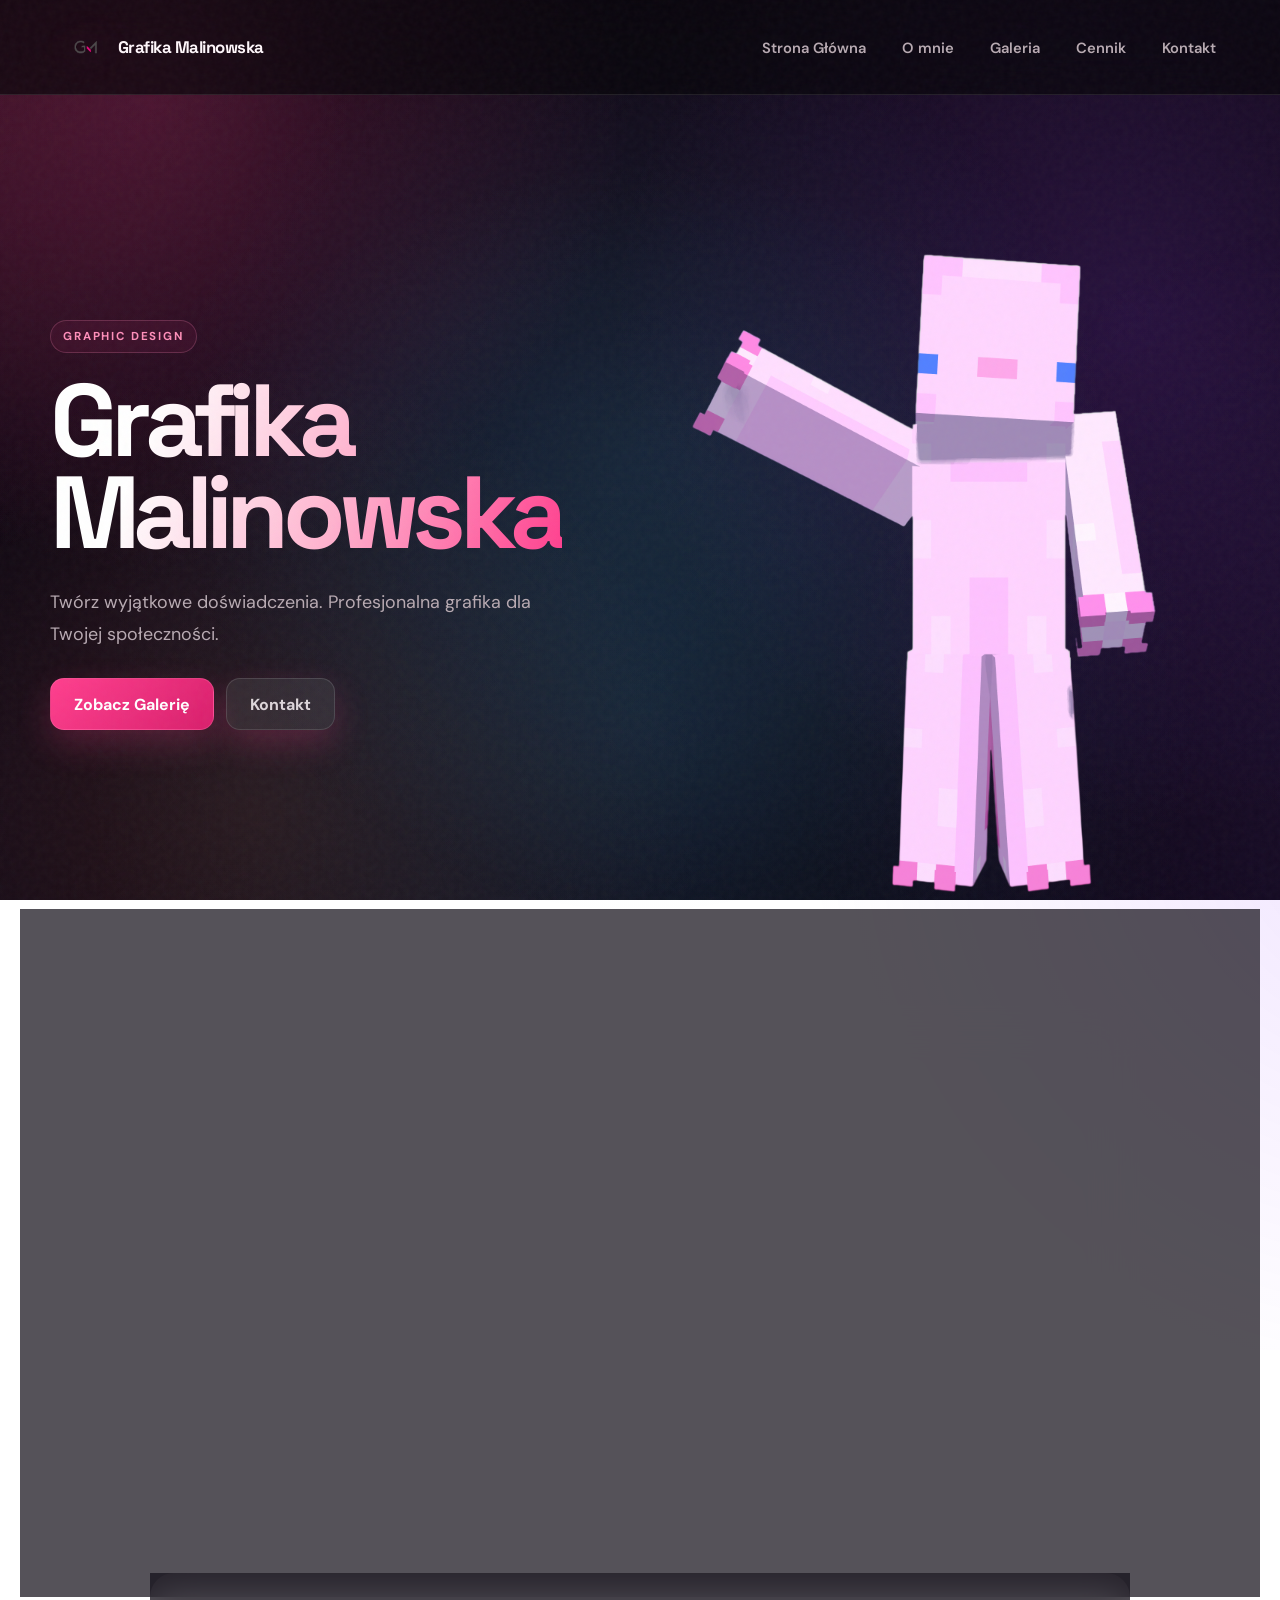
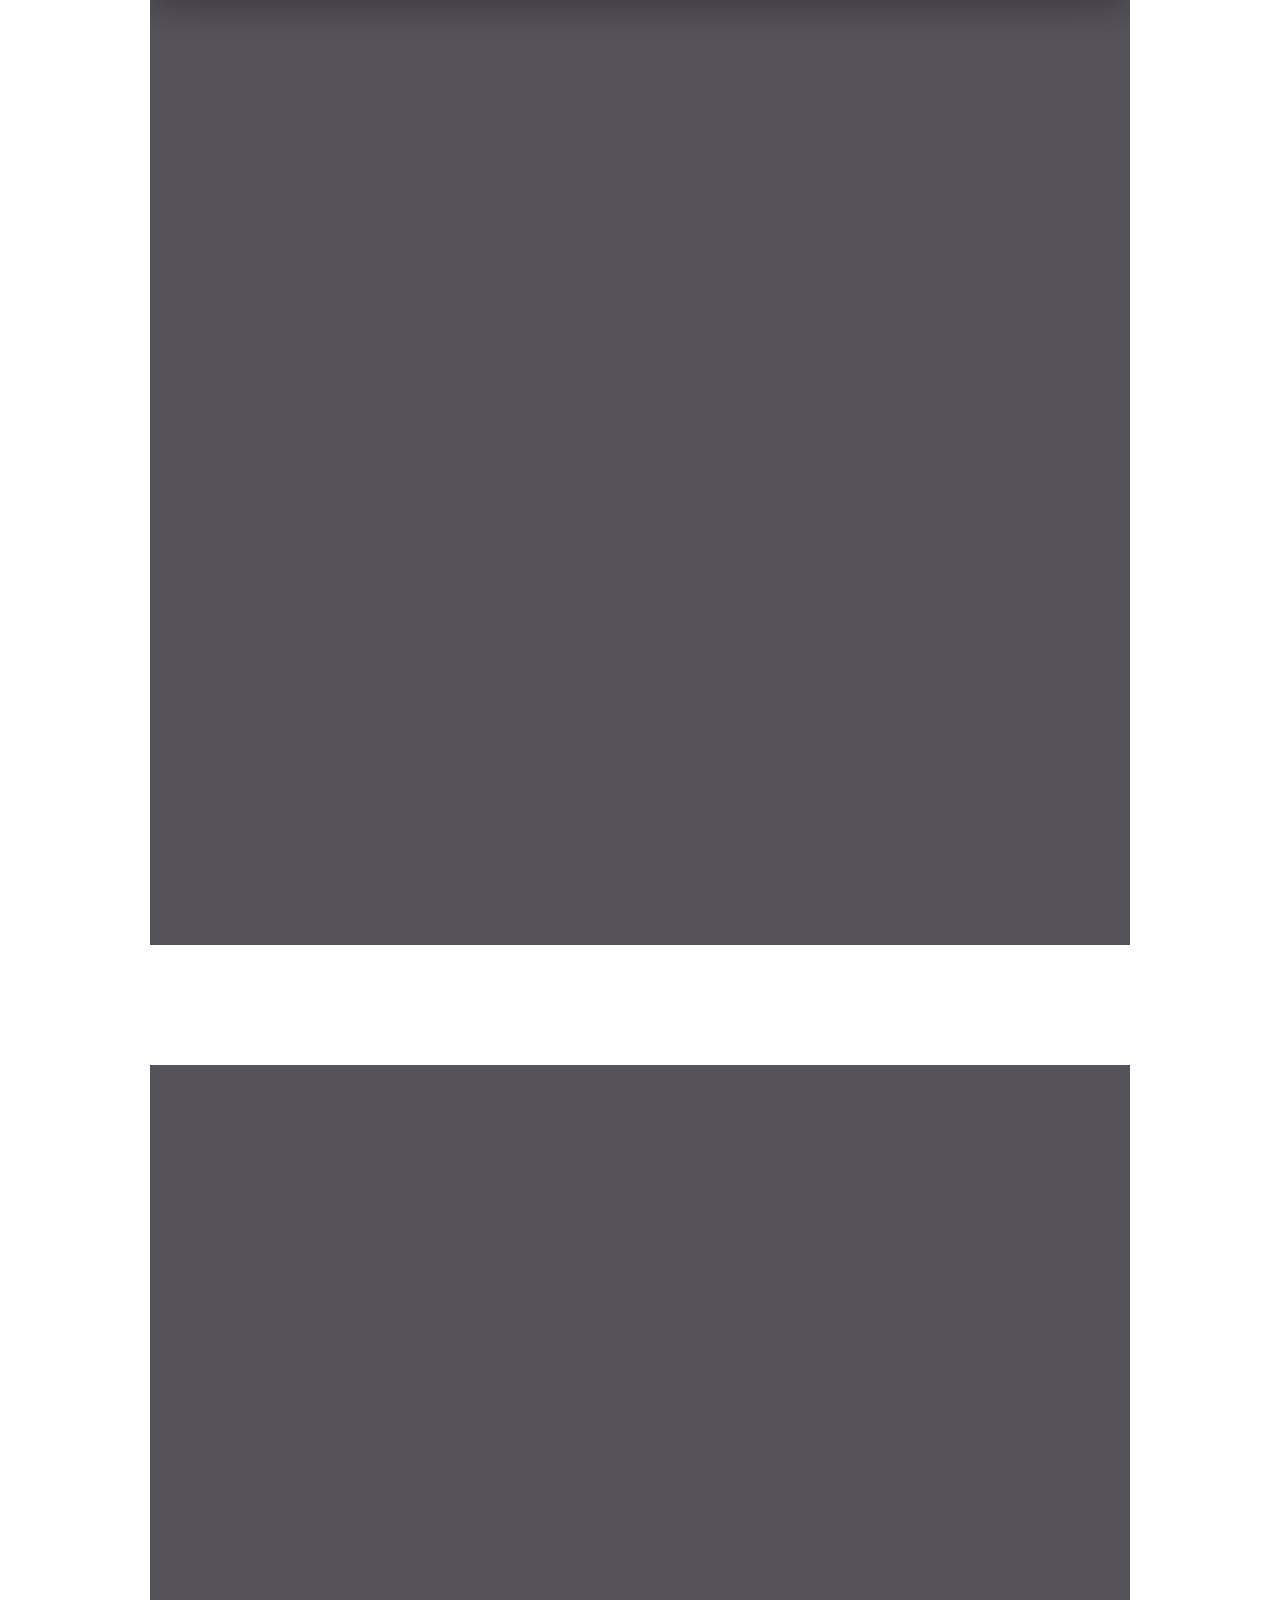
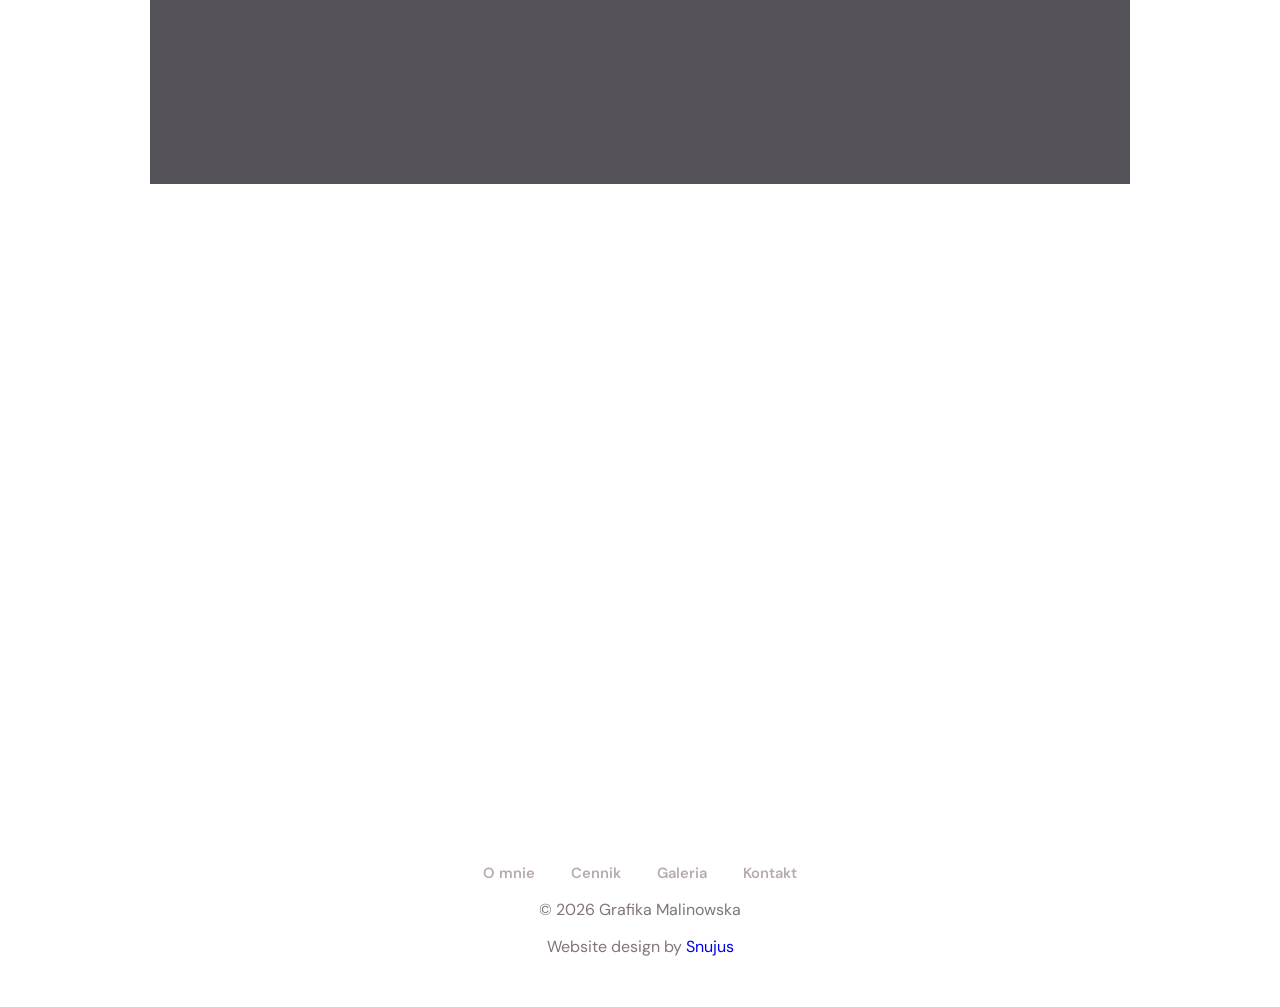
==== index.html @ bd283243 "Update index.html" ====
<!DOCTYPE html>
<html lang="pl">
<head>
    <meta charset="UTF-8">
    <meta name="viewport" content="width=device-width, initial-scale=1.0">
    <meta name="description" content="Grafika Malinowska. Twórz wyjątkowe doświadczenia. Profesjonalna grafika dla Twojej społeczności.">
    <meta name="keywords" content="Grafika Malinowska, grafik komputerowy, projektowanie graficzne, branding, identyfikacja wizualna, logo, DTP, minecraft, stream, banner, avatar, youtube, youtuber, twitch, grafika">
    <meta name="author" content="Grafika Malinowska">
    <meta name="robots" content="index, follow">
    <meta property="og:title" content="Grafika Malinowska">
    <meta property="og:description" content="Twórz wyjątkowe doświadczenia. Profesjonalna grafika dla Twojej społeczności. Zobacz portfolio na malinowska.cc">
    <meta property="og:type" content="website">
    <meta property="og:url" content="https://malinowska.cc/">
    <meta property="og:image" content="https://malinowska.cc/images/logo_tlo.png">
    <meta property="og:locale" content="pl_PL">
    <meta name="twitter:card" content="summary_large_image">
    <meta name="twitter:title" content="Grafika Malinowska">
    <meta name="twitter:description" content="Twórz wyjątkowe doświadczenia. Profesjonalna grafika dla Twojej społeczności.">
    <meta name="twitter:image" content="https://malinowska.cc/images/logo_tlo.png">
    <title>Strona Główna | Grafika Malinowska</title>
    <link rel="stylesheet" href="style.css">
    <link rel="icon" type="image/png" href="images/logo.png">
</head>
<body>
    <div class="toast" id="toast">Skopiowano do schowka!</div>

    <header>
        <nav>
            <a href="index.html" class="logo">
                <img src="images/logo.png" alt="Logo">
                <p>Grafika Malinowska</p>
            </a>
            <ul>
                <li><a href="#home">Strona Główna</a></li>
                <li><a href="#o-mnie">O mnie</a></li>
                <li><a href="#galeria">Galeria</a></li>
                <li><a href="#cennik">Cennik</a></li>
                <li><a href="#kontakt">Kontakt</a></li>
            </ul>
        </nav>
    </header>

    <main>
        <section id="home" class="hero">
            <div class="hero-content">
                <h1>Grafika Malinowska</h1>
                <p>Twórz wyjątkowe doświadczenia. Profesjonalna grafika dla Twojej społeczności.</p>
                <div class="hero-buttons">
                    <a href="#galeria" class="btn">Zobacz Galerię</a>
                    <a href="#kontakt" class="btn btn-secondary">Kontakt</a>
                </div>
            </div>
            <div class="hero-image">
                <img src="images/skin.png" alt="Skin">
            </div>
        </section>
    
        <section id="o-mnie" class="about-container section-anchor">
            <h1>O mnie</h1>
            <div class="about-card">
                <div class="about-grid">
                    <div class="about-image-box">
                        <div class="about-avatar-wrapper">
                            <img src="images/twarz.png" alt="Twarz" style="image-rendering: pixelated;">
                            <div class="about-pill">16 lat · Polska PL</div>
                        </div>
                    </div>
                    <div class="about-text-box">
                        <h2>Cześć, Jestem Zuzia.</h2>
                        <p>Mam 16 lat, zajmuję się grafiką w klimacie Minecrafta oraz renderami w Blenderze. Uwielbiam tworzyć unikalne prace dla YouTuberów i społeczności graczy.</p>
                        <ul class="about-features">
                            <li><span>🎂</span> Projektuję od 13. roku życia</li>
                            <li><span>🧊</span> Na co dzień korzystam z Blendera i Photopea</li>
                        </ul>
                    </div>
                </div>
            </div>
        </section>

        <section id="galeria" class="gallery-wrapper section-anchor">
            <h1>Galeria</h1>
            <div class="main-preview">
                <img id="currentImage" src="" alt="Praca poglądowa">
            </div>
            <div class="gallery-controls">
                <button class="gallery-btn" id="prevBtn">&lt;</button>
                <button class="gallery-btn" id="nextBtn">&gt;</button>
            </div>
            <div class="thumbnails-grid" id="thumbnailsGrid"></div>
        </section>

        <div class="lightbox" id="lightbox">
            <span class="lightbox-close">&times;</span>
            <img id="lightboxImage" src="" alt="Powiększone zdjęcie">
        </div>

        <section id="cennik" class="cennik-container section-anchor">
            <h1>Cennik</h1>
            <table class="cennik-table">
                <thead>
                    <tr>
                        <th>USŁUGA</th>
                        <th>CENA ORIENTACYJNA</th>
                    </tr>
                </thead>
                <tbody>
                    <tr><td>Banner na Social Media</td><td>od 25 PLN</td></tr>
                    <tr><td>Miniatura Filmu</td><td>od 25 PLN</td></tr>
                    <tr><td>Avatar</td><td>od 15 PLN</td></tr>
                    <tr><td>Logo Rysowane</td><td>od 20 PLN</td></tr>
                    <tr><td>Logo Nierysowane</td><td>od 15 PLN</td></tr>
                    <tr><td>Inny Projekt</td><td>Wycena Indywidualna</td></tr>
                </tbody>
            </table>
            <div class="cennik-footer-note">Wszystkie ceny podlegają negocjacji w zależności od zakresu projektu.</div>
        </section>

        <section id="kontakt" class="contact-container section-anchor">
            <h1>Kontakt</h1>
            <p>Masz pomysł na projekt? Odezwij się na jednej z tych platform:</p>
            
            <div class="contact-cards-grid">
                <div class="contact-card-item" onclick="copyToClipboard('mal1nae_', 'Skopiowano nazwę Discord do schowka!')">
                    <div class="contact-card-title">
                        <span>💬</span> Discord
                    </div>
                    <div class="contact-card-desc">@mal1nae_</div>
                </div>
                
                <div class="contact-card-item" onclick="copyToClipboard('kontakt@malinowska.cc', 'Skopiowano adres email do schowka!')">
                    <a href="mailto:kontakt@malinowska.cc"><div class="contact-card-title">
                        <span>✉️</span> Email
                    </div>
                    <div class="contact-card-desc">kontakt@malinowska.cc</div>
                </div></a>
            </div>
        </section>
    </main>
    
    <footer>
        <nav>
            <ul>
                <li><a href="#o-mnie">O mnie</a></li>
                <li><a href="#cennik">Cennik</a></li>
                <li><a href="#galeria">Galeria</a></li>
                <li><a href="#kontakt">Kontakt</a></li>
            </ul>
        </nav>
        <p>&copy; 2026 Grafika Malinowska</p>
        <p>Website design by <a href="mailto:contact@snujus.com">Snujus</a></p>
    </footer>

<script>
    function showToast(message) {
        const toast = document.getElementById('toast');
        toast.textContent = message;
        toast.classList.add('show');
        setTimeout(() => {
            toast.classList.remove('show');
        }, 3000);
    }

    function copyToClipboard(text, message) {
        navigator.clipboard.writeText(text).then(() => {
            showToast(message);
        });
    }

    const last_index = 8;
    let images = [];
    for (let i = 1; i <= last_index; i++) images.push(`${i}.png`);

    let currentIndex = 0;
    let slideInterval = null;
    const currentImgElement = document.getElementById('currentImage');
    const prevBtn = document.getElementById('prevBtn');
    const nextBtn = document.getElementById('nextBtn');
    const thumbnailsGrid = document.getElementById('thumbnailsGrid');

    function initThumbnails() {
        thumbnailsGrid.innerHTML = '';
        images.forEach((imgSrc, index) => {
            const thumbDiv = document.createElement('div');
            thumbDiv.classList.add('thumb');
            if (index === currentIndex) thumbDiv.classList.add('active');

            const img = document.createElement('img');
            img.src = 'galeria/' + imgSrc;
            img.alt = 'Thumb ' + (index + 1);

            thumbDiv.appendChild(img);
            thumbDiv.addEventListener('click', () => {
                stopAutoplay();
                updateGallery(index);
            });

            thumbnailsGrid.appendChild(thumbDiv);
        });
    }

    function updateGallery(index) {
        currentIndex = index;

        currentImgElement.style.opacity = '0';
        currentImgElement.style.transform = 'scale(0.98)';

        setTimeout(() => {
            currentImgElement.src = 'galeria/' + images[currentIndex];

            const applyShow = () => {
                currentImgElement.style.opacity = '1';
                currentImgElement.style.transform = 'scale(1)';
            };

            if (currentImgElement.complete) {
                applyShow();
            } else {
                currentImgElement.onload = applyShow;
            }
        }, 150);

        document.querySelectorAll('.thumb').forEach((t, i) =>
            t.classList.toggle('active', i === currentIndex)
        );
    }

    function stopAutoplay() {
        if (slideInterval) {
            clearInterval(slideInterval);
            slideInterval = null;
        }
    }

    prevBtn.addEventListener('click', () => {
        stopAutoplay();
        updateGallery((currentIndex - 1 + images.length) % images.length);
    });

    nextBtn.addEventListener('click', () => {
        stopAutoplay();
        updateGallery((currentIndex + 1) % images.length);
    });

    document.addEventListener('keydown', e => {
        if (e.key === 'ArrowLeft') {
            stopAutoplay();
            prevBtn.click();
        }
        if (e.key === 'ArrowRight') {
            stopAutoplay();
            nextBtn.click();
        }
    });

    function startAutoplay() {
        slideInterval = setInterval(() => {
            currentIndex = (currentIndex + 1) % images.length;
            updateGallery(currentIndex);
        }, 5000);
    }

    const lightbox = document.getElementById('lightbox');
    const lightboxImg = document.getElementById('lightboxImage');

    currentImgElement.addEventListener('click', () => {
        stopAutoplay();
        lightbox.classList.add('active');
        lightboxImg.src = currentImgElement.src;
        document.body.style.overflow = 'hidden';
    });

    lightbox.addEventListener('click', e => {
        if (e.target === lightbox || e.target.classList.contains('lightbox-close')) {
            lightbox.classList.remove('active');
            document.body.style.overflow = '';
        }
    });

    document.addEventListener('keydown', e => {
        if (e.key === 'Escape') {
            lightbox.classList.remove('active');
            document.body.style.overflow = '';
        }
    });

    initThumbnails();
    updateGallery(0);
    startAutoplay();
</script>
</body>
</html>
---- style.css ----
@import url('https://fonts.googleapis.com/css2?family=DM+Sans:wght@400;500;600;700&family=Space+Grotesk:wght@500;600;700&display=swap');

:root {
    --bg: #08070b;
    --surface: rgba(20, 16, 25, .72);
    --surface-strong: #15101b;
    --text: #fff7fb;
    --muted: #b8aab2;
    --pink: #ff3f8e;
    --pink-light: #ff8fba;
    --border: rgba(255, 255, 255, .09);
    --shadow: 0 24px 80px rgba(0,0,0,.45);
    --radius: 24px;
}

* {
    box-sizing: border-box;
}

a {
    text-decoration: none;
}

html {
    scroll-behavior: smooth;
    font-size: 100%;
}

body {
    margin: 0;
    min-height: 100vh;
    font-family: 'DM Sans', Arial, sans-serif;
    color: var(--text);
    background: radial-gradient(circle at 12% 10%, rgba(255,63,142,.22), transparent 30rem),
                radial-gradient(circle at 88% 35%, rgba(155,72,255,.18), transparent 32rem),
                radial-gradient(circle at 50% 80%, rgba(63,200,255,.12), transparent 35rem),
                radial-gradient(circle at 20% 90%, rgba(255,140,63,.1), transparent 28rem),
                linear-gradient(135deg, #07050a 0%, #120917 35%, #0d0612 70%, #050408 100%);
    background-attachment: fixed;
    display: flex;
    flex-direction: column;
    overflow-x: hidden;
    position: relative;
}

body::before {
    content: "";
    position: fixed;
    inset: 0;
    pointer-events: none;
    opacity: .045;
    background-image: url("data:image/svg+xml,%3Csvg viewBox='0 0 180 180' xmlns='http://www.w3.org/2000/svg'%3E%3Cfilter id='n'%3E%3CfeTurbulence type='fractalNoise' baseFrequency='.8' numOctaves='4' stitchTiles='stitch'/%3E%3C/filter%3E%3Crect width='100%25' height='100%25' filter='url(%23n)' opacity='.8'/%3E%3C/svg%3E");
    z-index: 20;
}

body::after {
    content: "";
    position: fixed;
    inset: -50%;
    width: 200%;
    height: 200%;
    pointer-events: none;
    background-image: 
        radial-gradient(circle at 20% 30%, rgba(255, 63, 142, 0.15) 0%, transparent 20%),
        radial-gradient(circle at 80% 70%, rgba(155, 72, 255, 0.15) 0%, transparent 25%),
        radial-gradient(circle at 50% 50%, rgba(63, 200, 255, 0.1) 0%, transparent 30%);
    z-index: -1;
    animation: bgMove 18s ease infinite alternate;
}

@keyframes bgMove {
    0% {
        transform: translate(0, 0) scale(1);
    }
    50% {
        transform: translate(-5%, 5%) scale(1.1);
    }
    100% {
        transform: translate(5%, -5%) scale(1.05);
    }
}

.toast {
    position: fixed;
    top: 20px;
    left: 50%;
    transform: translateX(-50%) translateY(-100px);
    background: var(--surface-strong);
    color: var(--text);
    padding: 12px 24px;
    border: 1px solid rgba(255, 143, 186, .3);
    border-radius: 12px;
    box-shadow: 0 10px 30px rgba(0,0,0,.5);
    font-weight: 600;
    font-size: 0.9rem;
    z-index: 2000;
    transition: transform 0.3s ease, opacity 0.3s ease;
    opacity: 0;
    pointer-events: none;
}

.toast.show {
    transform: translateX(-50%) translateY(0);
    opacity: 1;
}

header {
    position: sticky;
    top: 0;
    z-index: 10;
    padding: 16px 24px;
    background: rgba(8,7,11,.68);
    backdrop-filter: blur(22px);
    border-bottom: 1px solid var(--border);
}

header nav,
footer nav {
    width: min(1180px, 100%);
    margin: auto;
}

header nav {
    display: flex;
    align-items: center;
    justify-content: space-between;
    gap: 30px;
}

.logo {
    display: flex;
    align-items: center;
    gap: 12px;
    min-width: max-content;
    text-decoration: none;
    color: inherit;
}

.logo img {
    width: 42px;
    height: 42px;
    object-fit: contain;
    filter: drop-shadow(0 0 18px rgba(255,63,142,.35));
}

.logo p {
    margin: 0;
    font-family: 'Space Grotesk', sans-serif;
    font-weight: 700;
    letter-spacing: -.03em;
    font-size: 1.05rem;
}

nav ul {
    list-style: none;
    display: flex;
    align-items: center;
    gap: 8px;
    margin: 0;
    padding: 0;
}

nav a {
    color: var(--muted);
    text-decoration: none;
    font-weight: 600;
    font-size: .92rem;
    padding: 10px 14px;
    border-radius: 12px;
    transition: color .2s, background .2s;
}

nav a:hover {
    color: #fff;
    background: rgba(255,255,255,.06);
}

main {
    flex: 1;
    width: 100%;
    padding: 70px 24px 90px;
}

.hero {
    width: min(1180px, 100%);
    min-height: calc(100vh - 180px);
    margin: auto;
    display: grid;
    grid-template-columns: 1.05fr .95fr;
    align-items: center;
    gap: 70px;
}

.hero-content::before {
    content: "GRAPHIC DESIGN";
    display: inline-flex;
    margin-bottom: 22px;
    padding: 8px 12px;
    border: 1px solid rgba(255,143,186,.22);
    border-radius: 999px;
    background: rgba(255,63,142,.07);
    color: var(--pink-light);
    font-size: .72rem;
    font-weight: 700;
    letter-spacing: .16em;
}

.hero-content h1 {
    margin: 0;
    font-family: 'Space Grotesk', sans-serif;
    font-size: clamp(3.5rem, 8vw, 7rem);
    line-height: .9;
    letter-spacing: -.065em;
    background: linear-gradient(110deg, #fff 20%, #ffb3cf 58%, #ff3f8e 100%);
    -webkit-background-clip: text;
    background-clip: text;
    color: transparent;
}

.hero-content p {
    max-width: 570px;
    margin: 28px 0 0;
    color: var(--muted);
    font-size: 1.12rem;
    line-height: 1.75;
}

.btn {
    display: inline-flex;
    align-items: center;
    justify-content: center;
    gap: 10px;
    min-height: 52px;
    padding: 0 23px;
    margin-top: 28px;
    border: 1px solid rgba(255,143,186,.25);
    border-radius: 14px;
    background: linear-gradient(135deg, #ff3f8e, #d91f6c);
    color: white;
    text-decoration: none;
    font-weight: 700;
    box-shadow: 0 14px 34px rgba(255,63,142,.22);
    transition: transform .2s, box-shadow .2s;
    cursor: pointer;
}

.btn:hover {
    transform: translateY(-3px);
    box-shadow: 0 18px 42px rgba(255,63,142,.32);
    filter: brightness(1.08);
}

.btn-secondary {
    background: rgba(255,255,255,.08);
    border-color: rgba(255,255,255,.13);
    color: #ddd6da;
}

.hero-buttons {
    display: flex;
    align-items: center;
    gap: 12px;
    flex-wrap: wrap;
}

.hero-image img {
    width: min(720px, 90vw);
    /* border-radius: 22px; */
    /* box-shadow: 0 30px 60px rgba(0,0,0,.5); */
    transform: scale(2);
}

.about-container {
    width: min(1000px, 100%);
    margin: 120px auto 0;
    padding: clamp(28px, 5vw, 55px);
    background: var(--surface);
    backdrop-filter: blur(22px);
    border: 1px solid var(--border);
    border-radius: var(--radius);
    box-shadow: var(--shadow);
}

.about-container > h1 {
    margin: 0 0 34px;
    font-family: 'Space Grotesk', sans-serif;
    font-size: 4rem;
    text-align: center;
}

.about-card {
    position: relative;
}

.about-badge {
    margin-bottom: 25px;
    color: var(--pink-light);
    font-size: .72rem;
    font-weight: 700;
    letter-spacing: .16em;
}

.about-grid {
    display: grid;
    grid-template-columns: 280px 1fr;
    gap: 40px;
    align-items: center;
}

.about-avatar-wrapper {
    width: 220px;
    height: 220px;
    background: linear-gradient(135deg, rgba(255,63,142,.2), rgba(20,16,25,.9));
    border: 1px solid rgba(255,143,186,.25);
    border-radius: 28px;
    overflow: hidden;
    display: flex;
    align-items: center;
    justify-content: center;
    position: relative;
}

.about-avatar-wrapper img {
    width: 100%;
    height: 100%;
    object-fit: cover;
}

.about-pill {
    position: absolute;
    bottom: 12px;
    background: rgba(10,8,13,.85);
    padding: 6px 14px;
    border-radius: 999px;
    font-size: .75rem;
    font-weight: 600;
    border: 1px solid rgba(255,255,255,.1);
}

.about-text-box h2 {
    margin: 0 0 16px;
    font-family: 'Space Grotesk', sans-serif;
    font-size: 2.8rem;
}

.about-features {
    list-style: none;
    padding: 0;
    display: flex;
    flex-direction: column;
    gap: 10px;
}

.about-features li {
    display: flex;
    align-items: center;
    gap: 10px;
    color: #ded1d7;
    font-size: .92rem;
}

.cennik-container,
.gallery-wrapper {
    width: min(980px, 100%);
    margin: 120px auto 0;
    padding: clamp(28px, 5vw, 55px);
    background: var(--surface);
    backdrop-filter: blur(22px);
    border: 1px solid var(--border);
    border-radius: var(--radius);
}

.cennik-container h1,
.gallery-wrapper h1 {
    margin: 0 0 34px;
    font-family: 'Space Grotesk', sans-serif;
    font-size: 4rem;
    text-align: center;
}

.cennik-table {
    width: 100%;
    border-collapse: separate;
    border-spacing: 0 8px;
}

.cennik-table td {
    padding: 19px 20px;
    background: rgba(255,255,255,.035);
    border: 1px solid rgba(255,255,255,.045);
}

.cennik-table td:last-child {
    text-align: right;
    color: var(--pink-light);
    font-weight: 700;
}

.cennik-footer-note {
    margin-top: 20px;
    text-align: center;
    color: var(--muted);
    font-size: 0.9rem;
}

.main-preview {
    width: 100%;
    height: 510px;
    border: 1px solid rgba(255,143,186,.22);
    border-radius: 18px;
    overflow: hidden;
}

.main-preview img {
    width: 100%;
    height: 100%;
    object-fit: cover;
    cursor: pointer;
    transition: opacity 0.25s ease, transform 0.25s ease;
}

.gallery-controls {
    display: flex;
    justify-content: center;
    gap: 12px;
    margin: 20px 0;
}

.gallery-btn {
    width: 46px;
    height: 46px;
    border: 1px solid rgba(255,143,186,.28);
    border-radius: 13px;
    background: rgba(255,255,255,.045);
    color: #fff;
    cursor: pointer;
}

.thumbnails-grid {
    display: flex;
    gap: 12px;
    flex-wrap: wrap;
    justify-content: center;
}

.thumb {
    width: 105px;
    height: 68px;
    border-radius: 12px;
    cursor: pointer;
    opacity: .48;
}

.thumb.active {
    opacity: 1;
    border: 1px solid var(--pink-light);
}

.thumb img {
    width: 100%;
    height: 100%;
    object-fit: cover;
    border-radius: 12px;
}

.lightbox {
    position: fixed;
    inset: 0;
    background: rgba(8,7,11,.9);
    backdrop-filter: blur(10px);
    z-index: 1000;
    display: none;
    align-items: center;
    justify-content: center;
    padding: 20px;
}

.lightbox.active {
    display: flex;
}

.lightbox img {
    max-width: 90vw;
    max-height: 90vh;
    border-radius: 12px;
    object-fit: contain;
}

.lightbox-close {
    position: absolute;
    top: 20px;
    right: 30px;
    font-size: 2.5rem;
    color: #fff;
    cursor: pointer;
}

.contact-container {
    width: min(800px, 100%);
    margin: 120px auto 0;
    padding: clamp(30px, 5vw, 60px);
    background: var(--surface);
    backdrop-filter: blur(22px);
    border: 1px solid var(--border);
    border-radius: var(--radius);
    box-shadow: var(--shadow);
    text-align: center;
}

.contact-container h1 {
    margin: 0 0 10px;
    font-family: 'Space Grotesk', sans-serif;
    font-size: 3rem;
}

.contact-container > p {
    color: var(--muted);
    margin: 0 auto 40px;
    max-width: 500px;
    font-size: .98rem;
}

.contact-cards-grid {
    display: grid;
    grid-template-columns: 1fr 1fr;
    gap: 20px;
    text-align: left;
}

.contact-card-item {
    background: rgba(255, 255, 255, .025);
    border: 1px solid rgba(255, 255, 255, .06);
    border-radius: 18px;
    padding: 24px;
    display: flex;
    flex-direction: column;
    gap: 8px;
    transition: border-color .2s, background .2s, transform .2s;
    text-decoration: none;
    color: inherit;
    cursor: pointer;
}

.contact-card-item:hover {
    border-color: rgba(255, 143, 186, .3);
    background: rgba(255, 255, 255, .04);
    transform: translateY(-2px);
}

.contact-card-title {
    font-size: 1rem;
    font-weight: 700;
    color: #fff;
    display: flex;
    align-items: center;
    gap: 10px;
}

.contact-card-desc {
    font-size: .92rem;
    color: var(--muted);
    word-break: break-all;
}

footer {
    padding: 34px;
    border-top: 1px solid var(--border);
    text-align: center;
    color: #81747c;
    margin-top: 80px;
}

footer nav ul {
    justify-content: center;
    margin-bottom: 15px;
}

@media (max-width: 750px) {
    .about-grid,
    .contact-cards-grid {
        grid-template-columns: 1fr;
        text-align: center;
        justify-items: center;
    }
    .contact-card-item {
        width: 100%;
        text-align: center;
        align-items: center;
    }
    .hero {
        grid-template-columns: 1fr;
        text-align: center;
    }
    .hero-content p {
        margin-left: auto;
        margin-right: auto;
    }
    .hero-buttons {
        justify-content: center;
    }
}

@media (max-width: 768px) {
    html,
    body {
        overflow-x: hidden;
    }

    body {
        background-attachment: scroll;
    }

    main {
        padding: 32px 16px 70px;
    }

    header {
        padding: 14px 16px;
    }

    header nav {
        flex-direction: column;
        gap: 14px;
    }

    nav ul {
        width: 100%;
        justify-content: center;
        flex-wrap: wrap;
        gap: 6px;
    }

    nav a {
        padding: 8px 12px;
        font-size: .82rem;
    }

    .logo p {
        font-size: .95rem;
    }

    .hero {
        grid-template-columns: 1fr;
        gap: 24px;
        min-height: auto;
        text-align: center;
    }

    .hero-content::before {
        margin: 0 auto 18px;
    }

    .hero-content h1 {
        font-size: clamp(2.5rem, 12vw, 4rem);
        line-height: 1;
    }

    .hero-content p {
        font-size: 1rem;
        line-height: 1.6;
        margin: 18px auto 0;
    }

    .hero-buttons {
        justify-content: center;
        flex-direction: column;
        width: 100%;
    }

    .hero-buttons .btn {
        width: 100%;
        margin-top: 0;
    }

    .hero-image {
        display: flex;
        justify-content: center;
    }

    .hero-image img {
        width: 90%;
        max-width: 360px;
        transform: none;
    }

    .about-container,
    .cennik-container,
    .gallery-wrapper,
    .contact-container {
        margin-top: 70px;
        padding: 22px 18px;
        border-radius: 20px;
    }

    .about-container h1,
    .cennik-container h1,
    .gallery-wrapper h1,
    .contact-container h1 {
        font-size: 2.3rem;
        margin-bottom: 22px;
    }

    .about-grid {
        grid-template-columns: 1fr;
        text-align: center;
        gap: 24px;
    }

    .about-avatar-wrapper {
        width: 180px;
        height: 180px;
        margin: auto;
    }

    .about-text-box h2 {
        font-size: 2rem;
    }

    .about-features li {
        justify-content: center;
        text-align: center;
    }

    .cennik-table {
    display: block;
    width: 100%;
    border-spacing: 0;
}

.cennik-table tbody {
    display: flex;
    flex-direction: column;
    gap: 14px;
}

.cennik-table tr {
    display: flex;
    justify-content: space-between;
    align-items: center;
    gap: 16px;
    padding: 16px 18px;
    background: rgba(255,255,255,.04);
    border: 1px solid rgba(255,255,255,.06);
    border-radius: 16px;
}

.cennik-table td {
    padding: 0;
    background: transparent;
    border: none;
}

.cennik-table td:first-child {
    color: #fff;
    font-weight: 600;
    flex: 1;
}

.cennik-table td:last-child {
    color: var(--pink-light);
    font-weight: 700;
    white-space: nowrap;
    text-align: right;
}

    .main-preview {
        height: auto;
        aspect-ratio: 4 / 5;
    }

    .gallery-controls {
        gap: 16px;
    }

    .gallery-btn {
        width: 52px;
        height: 52px;
    }

    .thumbnails-grid {
        display: grid;
        grid-template-columns: repeat(3, 1fr);
        gap: 10px;
    }

    .thumb {
        width: 100%;
        height: auto;
        aspect-ratio: 1 / 1;
    }

    .thumb img {
        aspect-ratio: 1 / 1;
    }

    .lightbox {
        padding: 12px;
    }

    .lightbox img {
        max-width: 100%;
        max-height: 80vh;
    }

    .lightbox-close {
        top: 12px;
        right: 18px;
        font-size: 2rem;
    }

    .contact-cards-grid {
        grid-template-columns: 1fr;
    }

    .contact-card-item {
        text-align: center;
        align-items: center;
    }

    .contact-card-desc {
        word-break: break-word;
    }

    footer {
        padding: 28px 16px;
    }
}

@media (max-width: 420px) {
    .hero-content h1 {
        font-size: 2.2rem;
    }

    .hero-content p {
        font-size: .95rem;
    }

    .about-container h1,
    .cennik-container h1,
    .gallery-wrapper h1,
    .contact-container h1 {
        font-size: 2rem;
    }

    .about-text-box h2 {
        font-size: 1.7rem;
    }

    .thumbnails-grid {
        grid-template-columns: repeat(2, 1fr);
    }

    .btn {
        min-height: 48px;
        font-size: .92rem;
    }
}
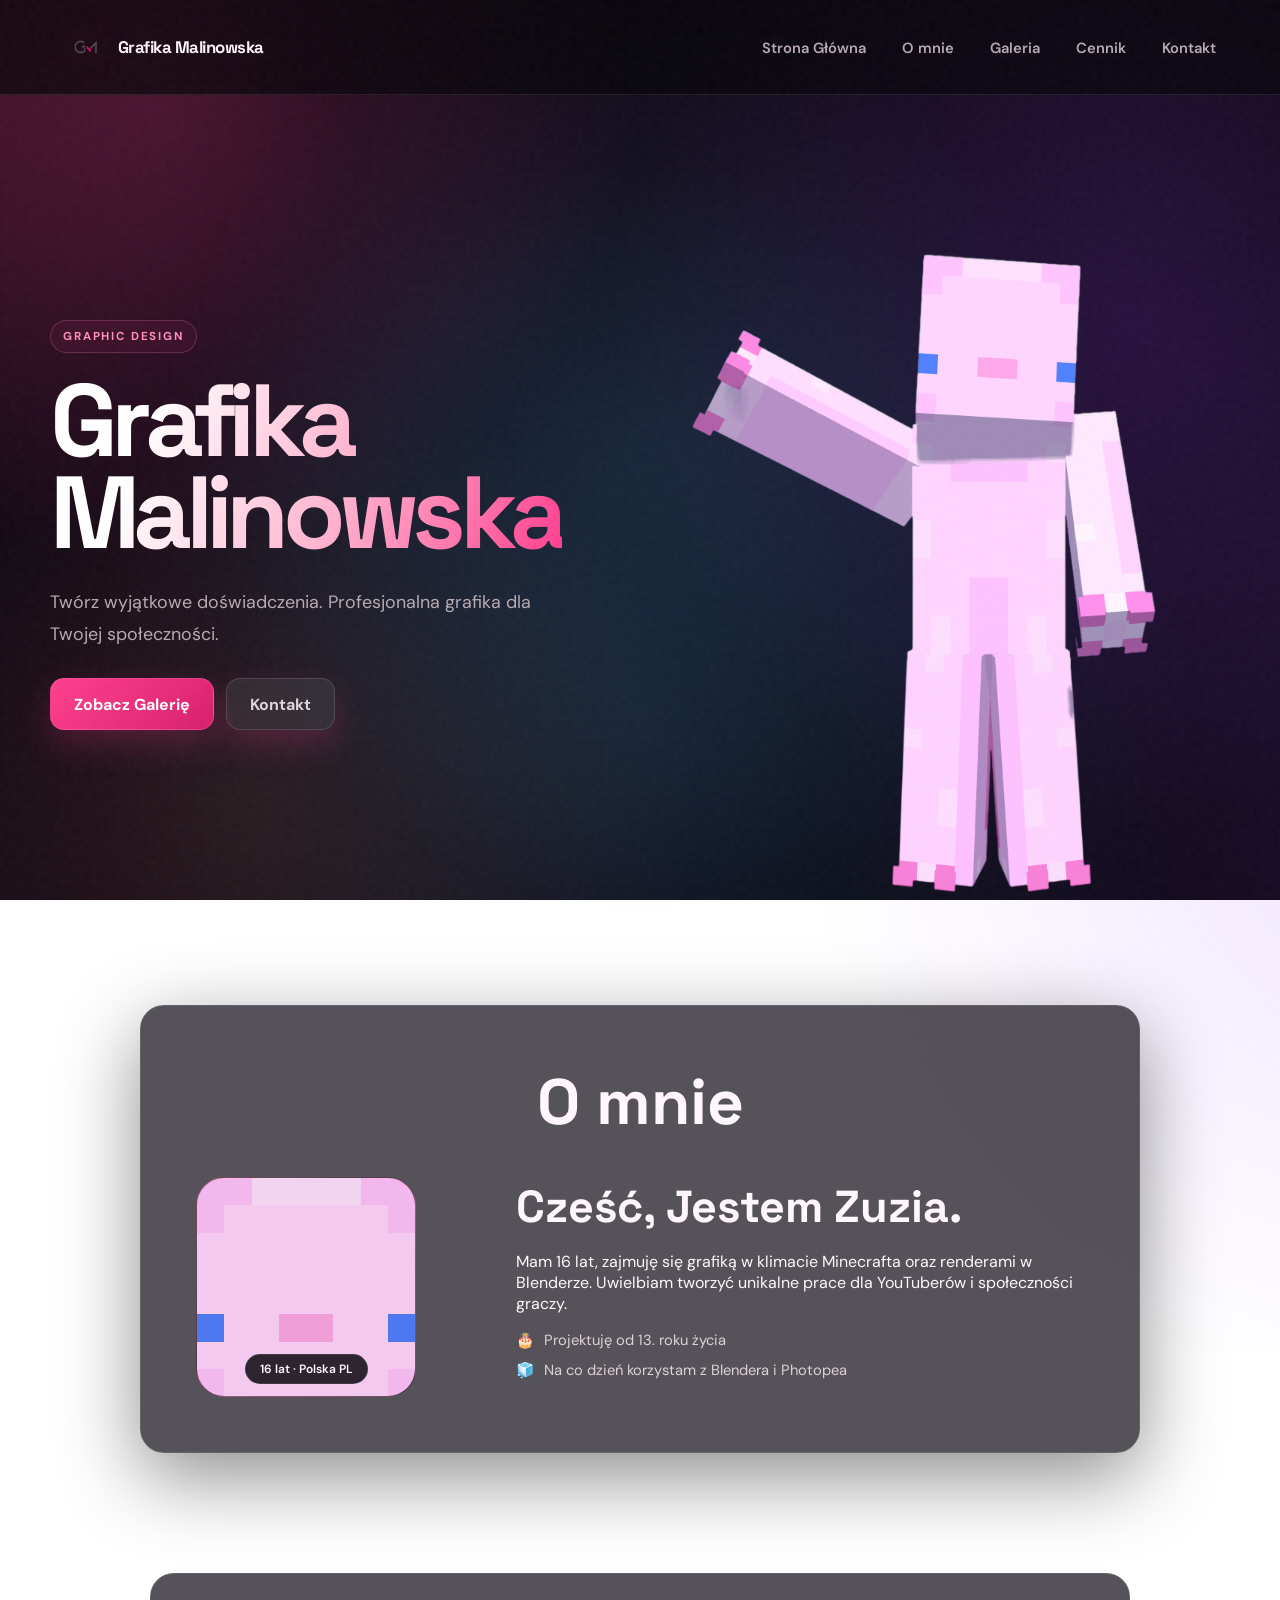
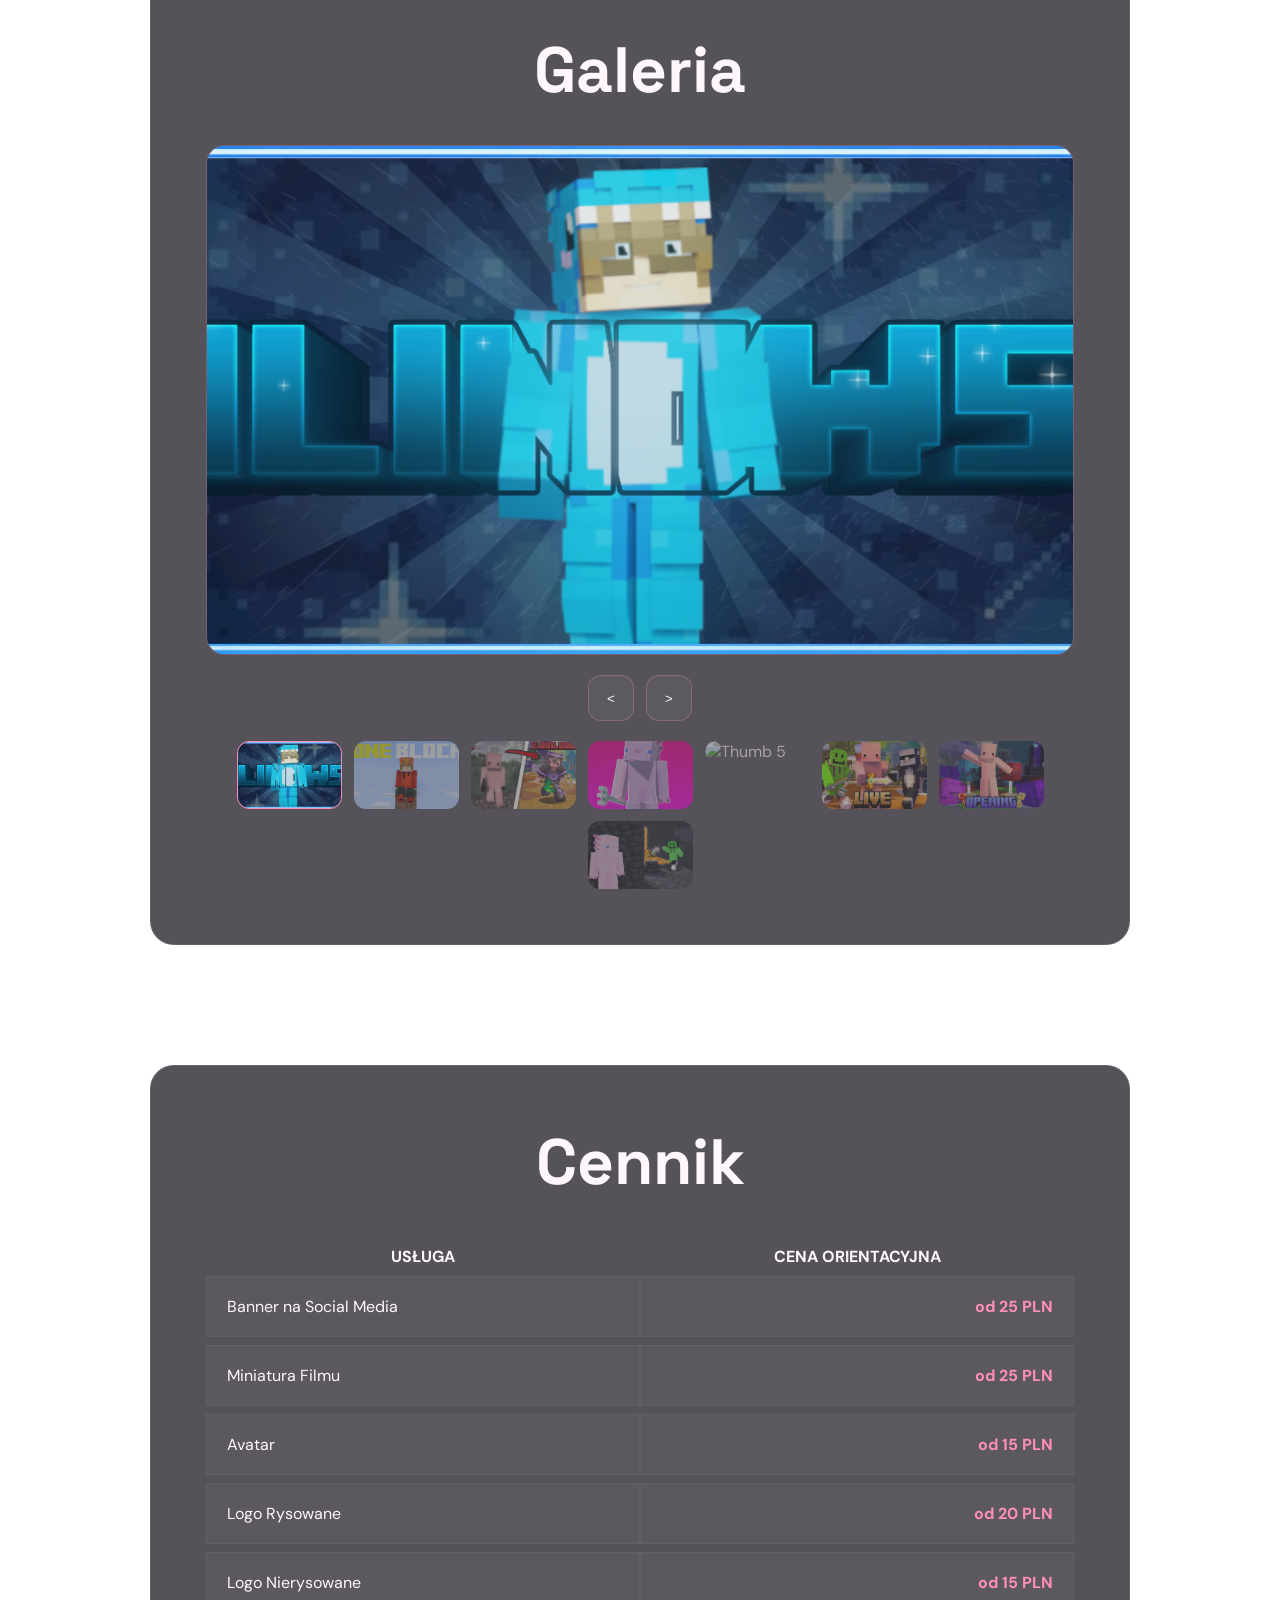
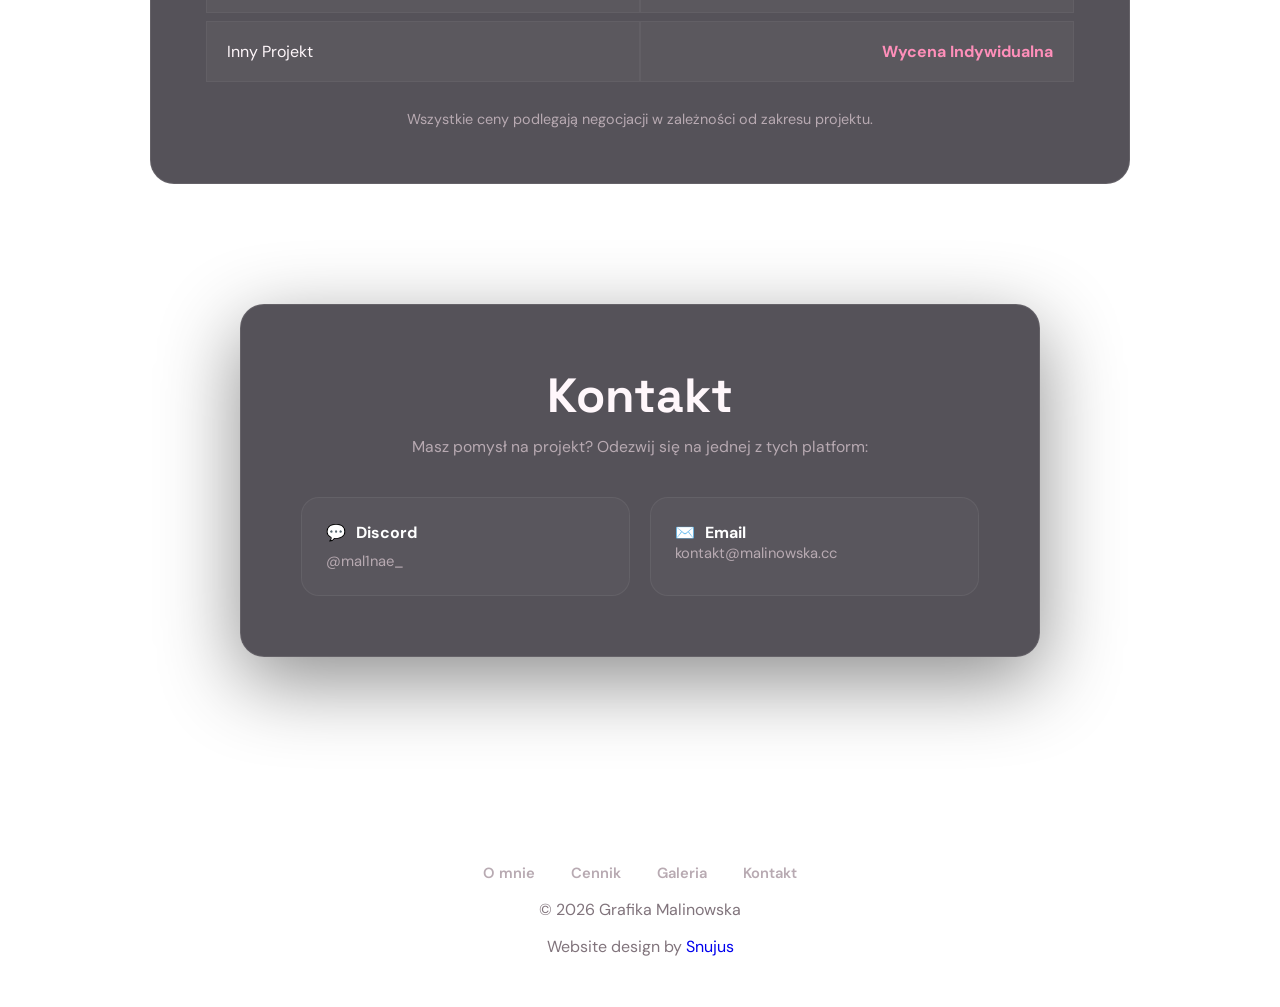
==== commit f35655d1: "Update keywords meta tag for SEO enhancement" ====
--- a/index.html
+++ b/index.html
@@ -4,7 +4,7 @@
     <meta charset="UTF-8">
     <meta name="viewport" content="width=device-width, initial-scale=1.0">
     <meta name="description" content="Grafika Malinowska. Twórz wyjątkowe doświadczenia. Profesjonalna grafika dla Twojej społeczności.">
-    <meta name="keywords" content="Grafika Malinowska, grafik komputerowy, projektowanie graficzne, branding, identyfikacja wizualna, logo, DTP, minecraft, stream, banner, avatar, youtube, youtuber, twitch, grafika">
+    <meta name="keywords" content="Grafika Malinowska, grafik komputerowy, projektowanie graficzne, branding, identyfikacja wizualna, logo, DTP, minecraft, stream, banner, avatar, youtube, youtuber, twitch, grafika, grafik, grafik minecraft, personalizacja, miniaturka, miniatura, miniatura youtube, grafik youtube">
     <meta name="author" content="Grafika Malinowska">
     <meta name="robots" content="index, follow">
     <meta property="og:title" content="Grafika Malinowska">
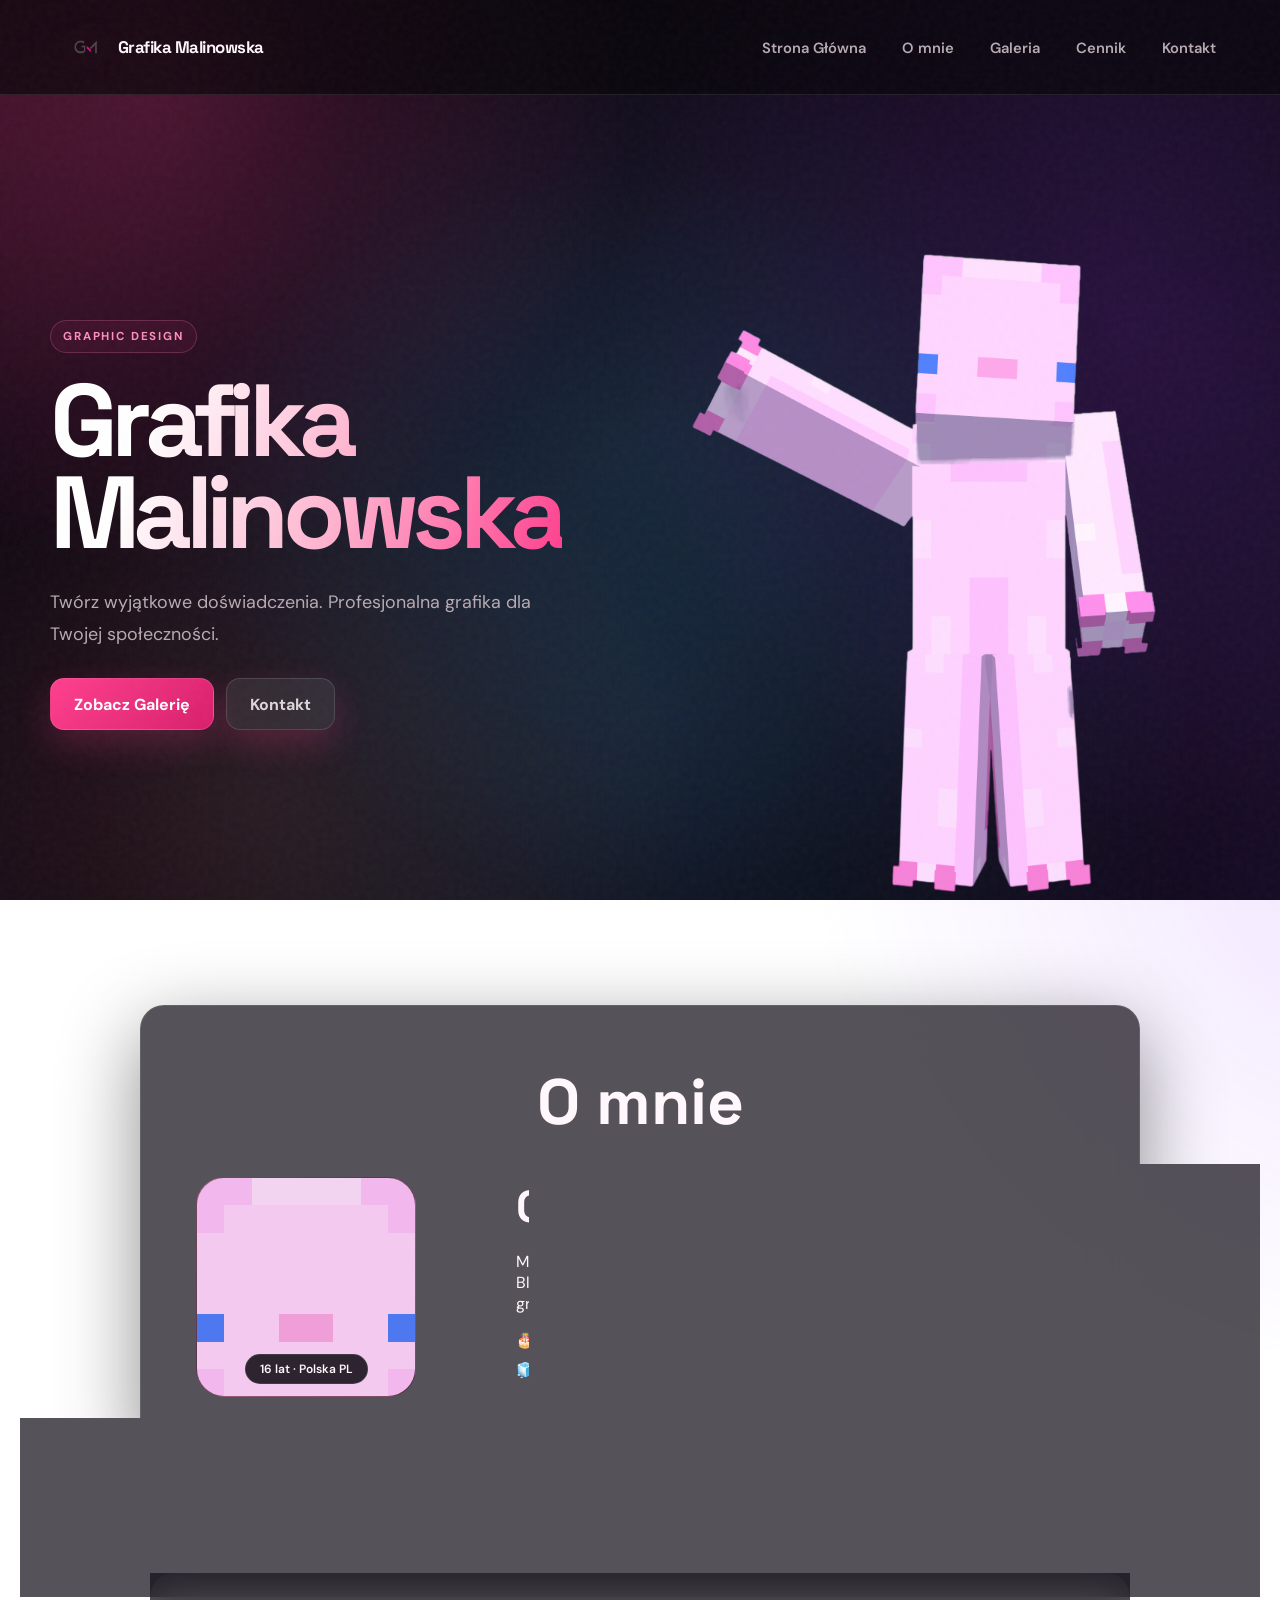
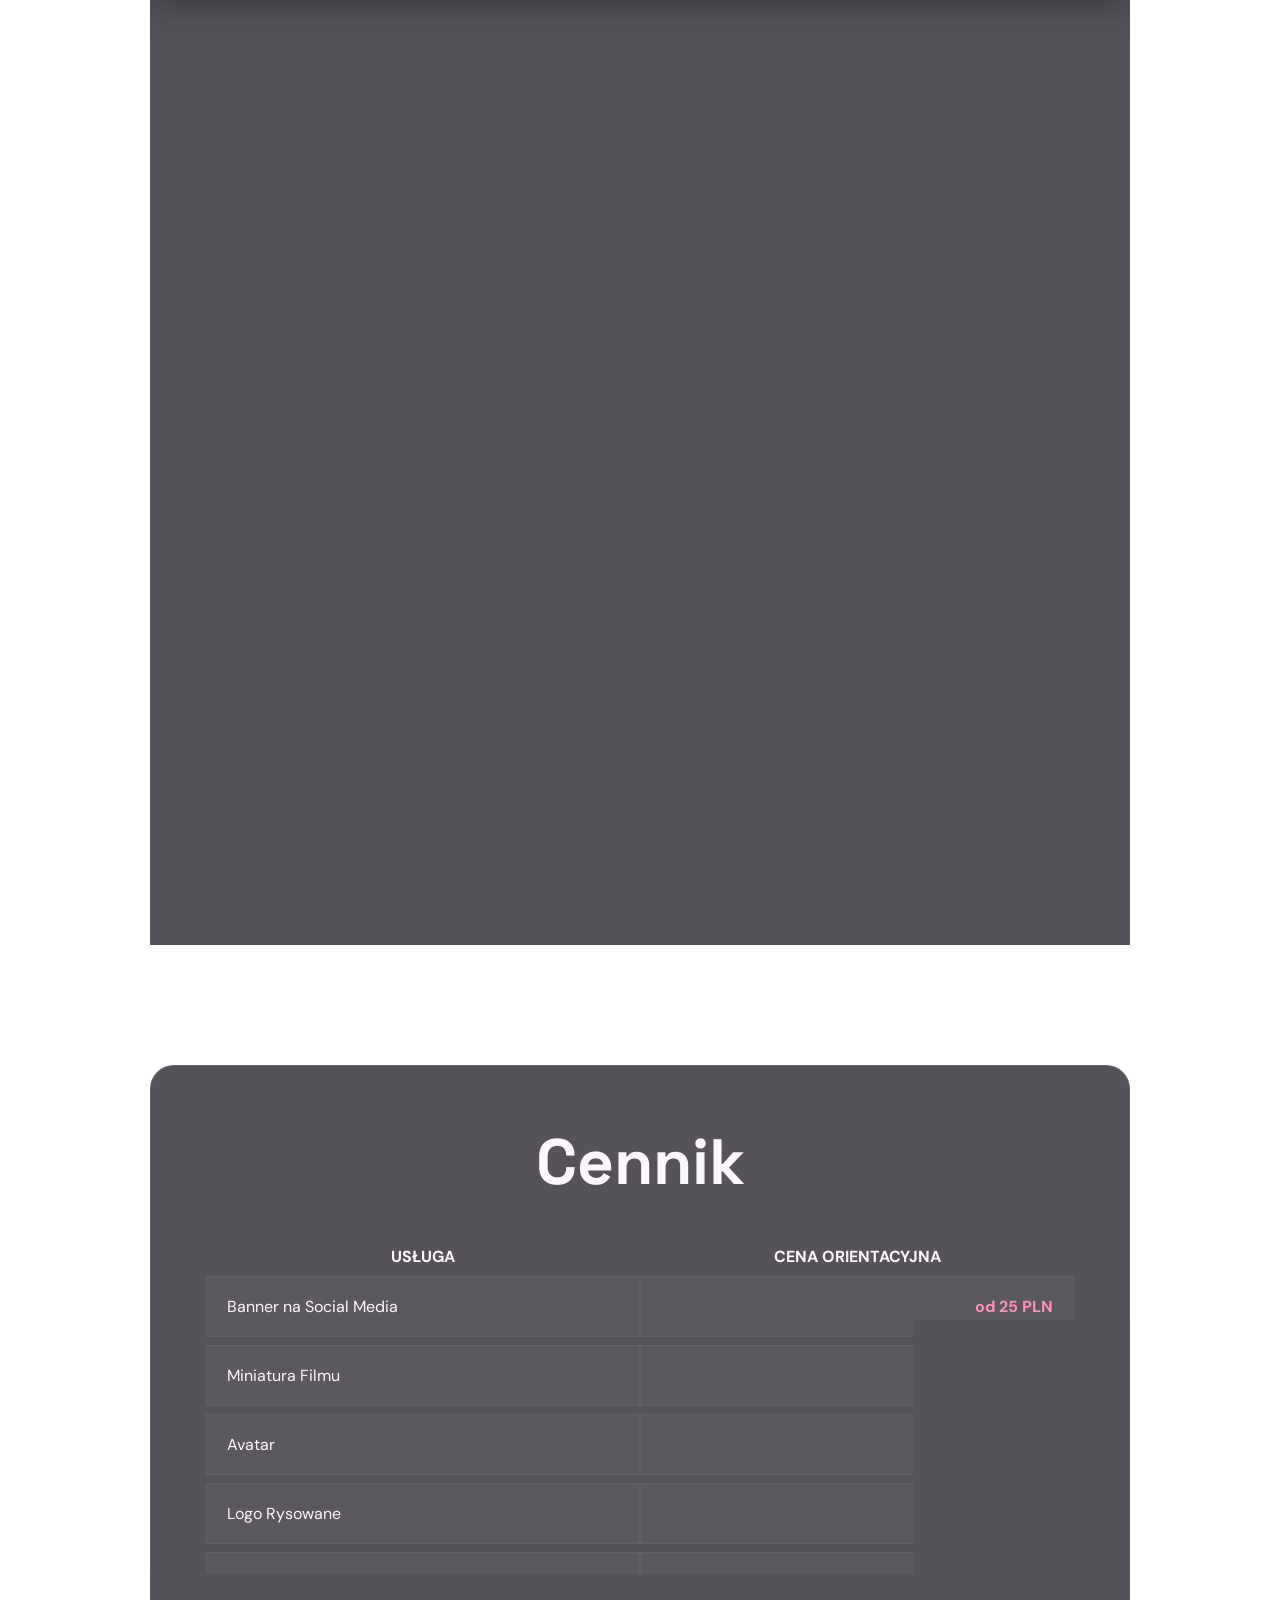
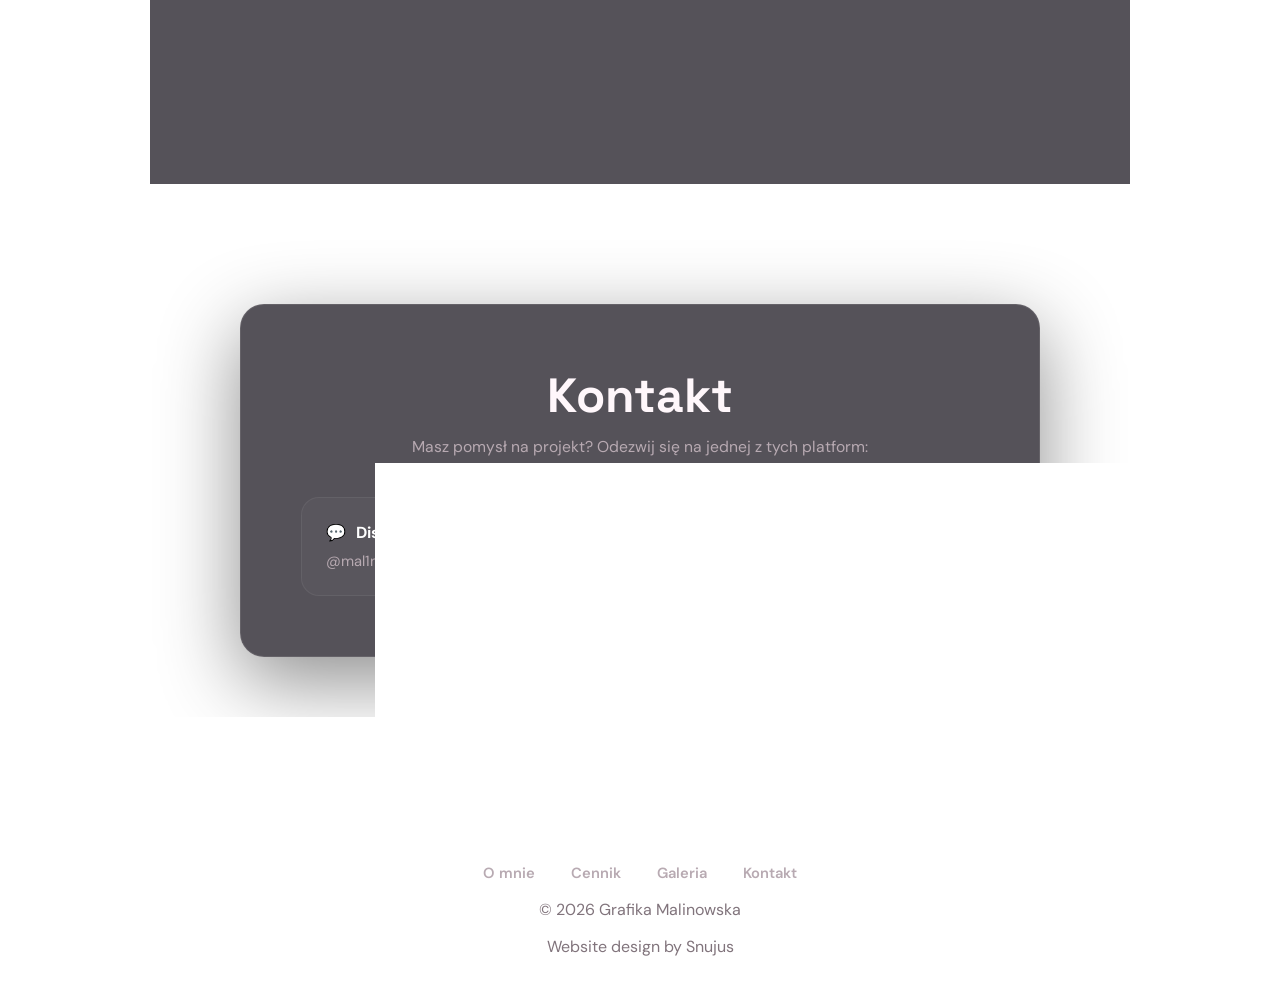
==== commit 251ca762: "Update index.html" ====
--- a/index.html
+++ b/index.html
@@ -8,7 +8,7 @@
     <meta name="author" content="Grafika Malinowska">
     <meta name="robots" content="index, follow">
     <meta property="og:title" content="Grafika Malinowska">
-    <meta property="og:description" content="Twórz wyjątkowe doświadczenia. Profesjonalna grafika dla Twojej społeczności. Zobacz portfolio na malinowska.cc">
+    <meta property="og:description" content="Twórz wyjątkowe doświadczenia. Profesjonalna grafika dla Twojej społeczności.">
     <meta property="og:type" content="website">
     <meta property="og:url" content="https://malinowska.cc/">
     <meta property="og:image" content="https://malinowska.cc/images/logo_tlo.png">
@@ -147,7 +147,7 @@
             </ul>
         </nav>
         <p>&copy; 2026 Grafika Malinowska</p>
-        <p>Website design by <a href="mailto:contact@snujus.com">Snujus</a></p>
+        <p>Website design by <a href="mailto:contact@snujus.com" style="color: #81747c; weight: 800;">Snujus</a></p>
     </footer>
 
 <script>
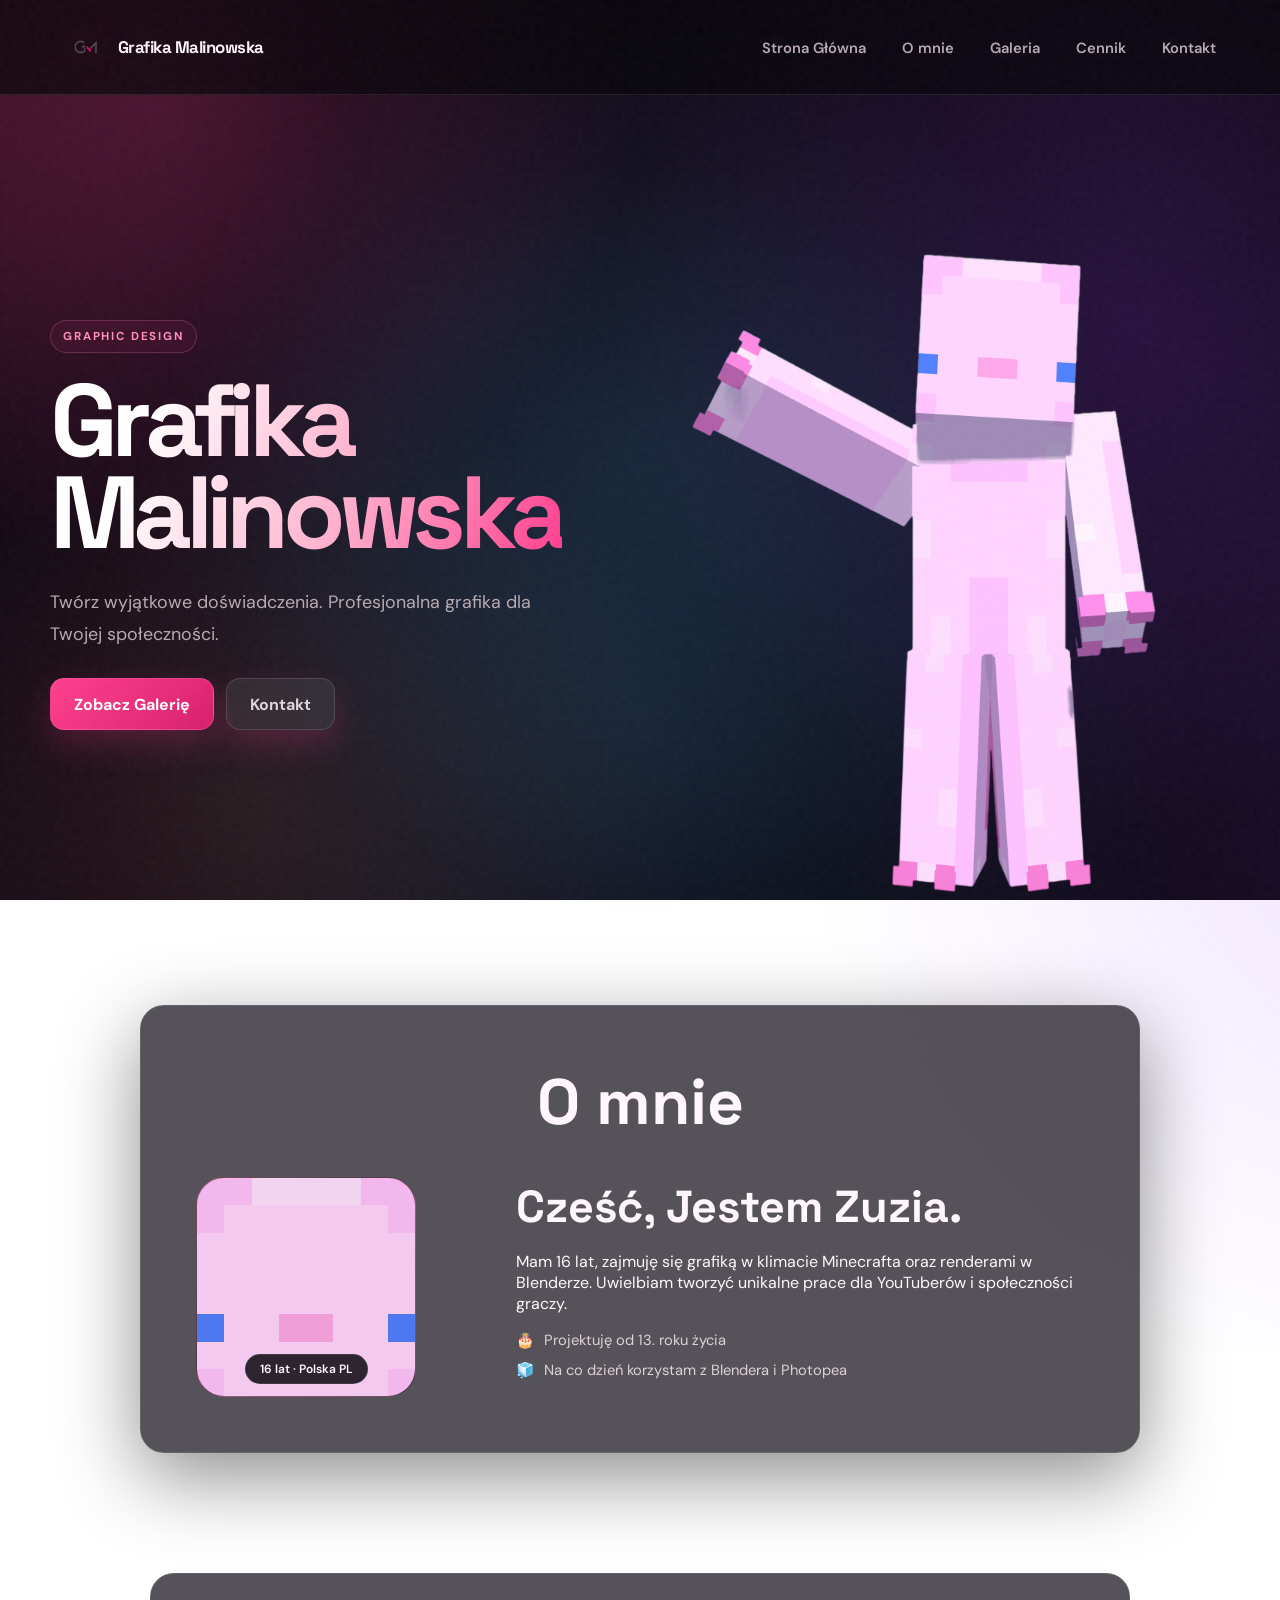
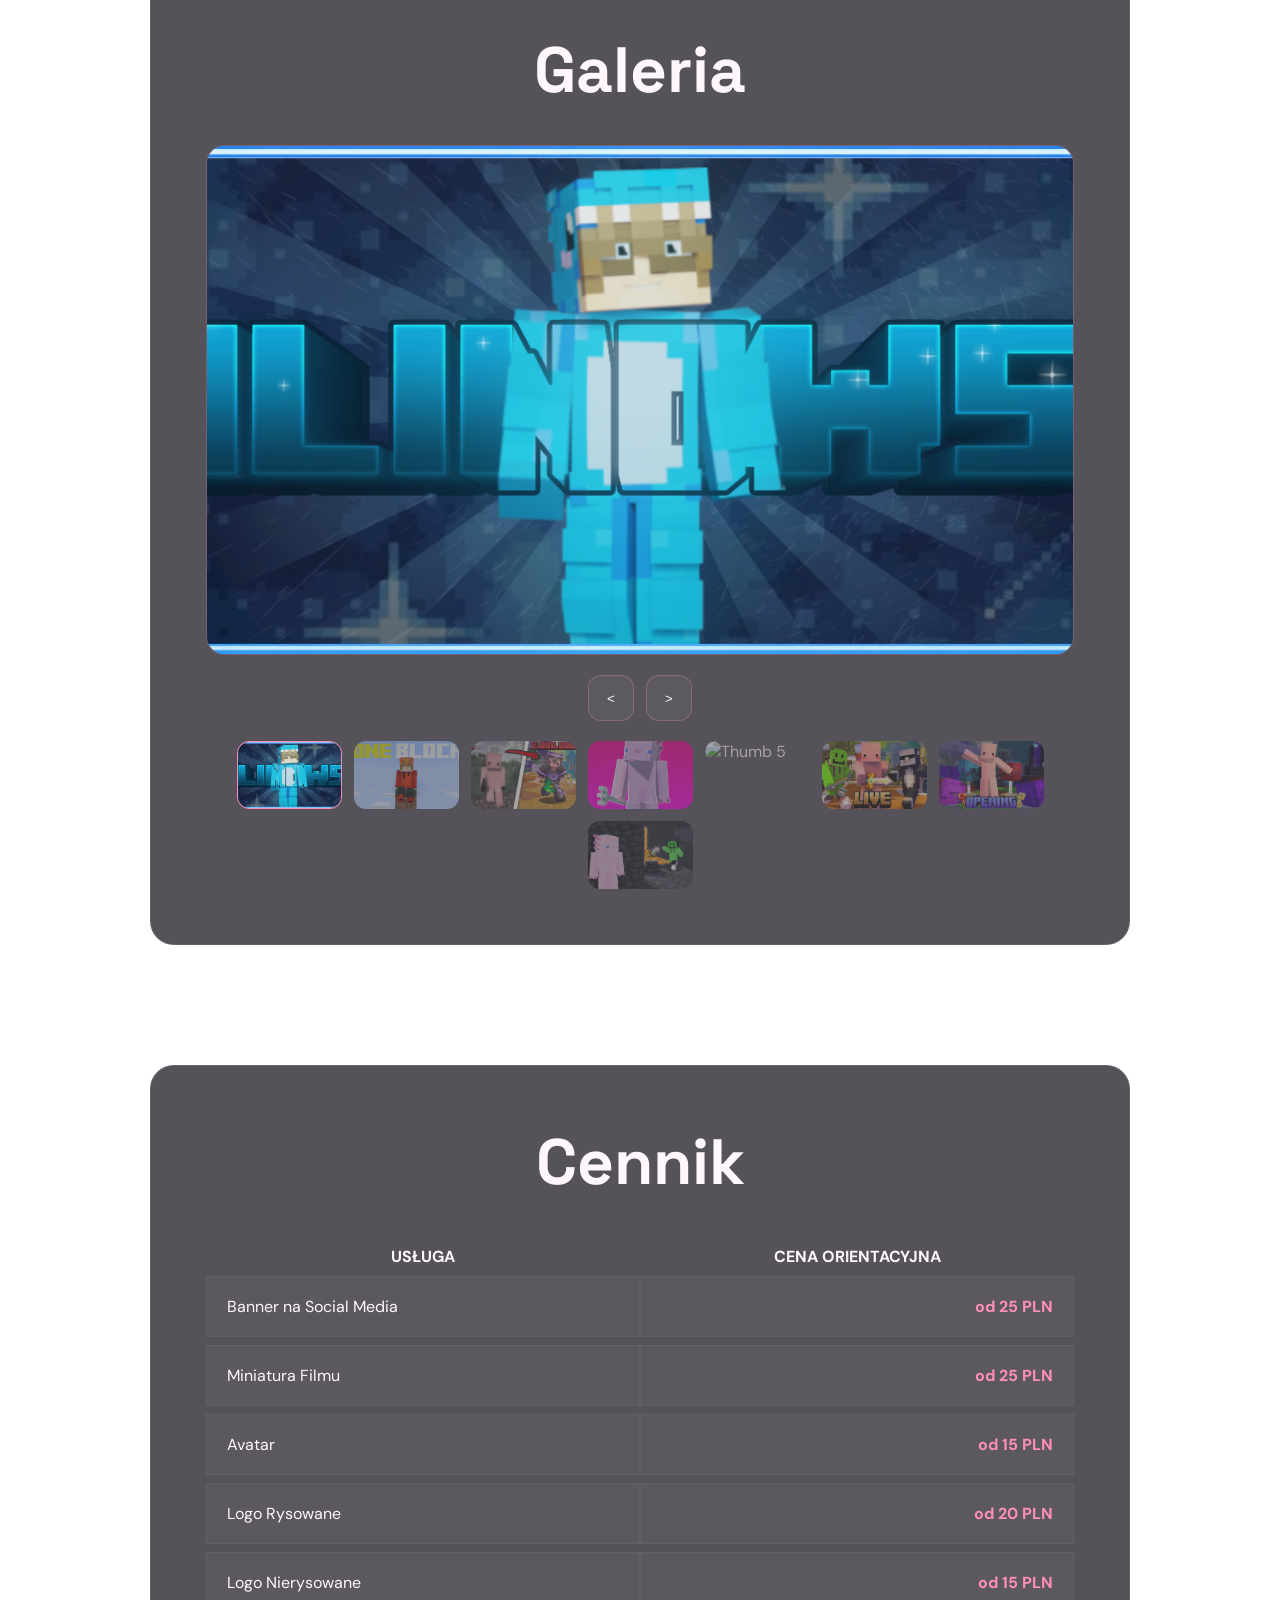
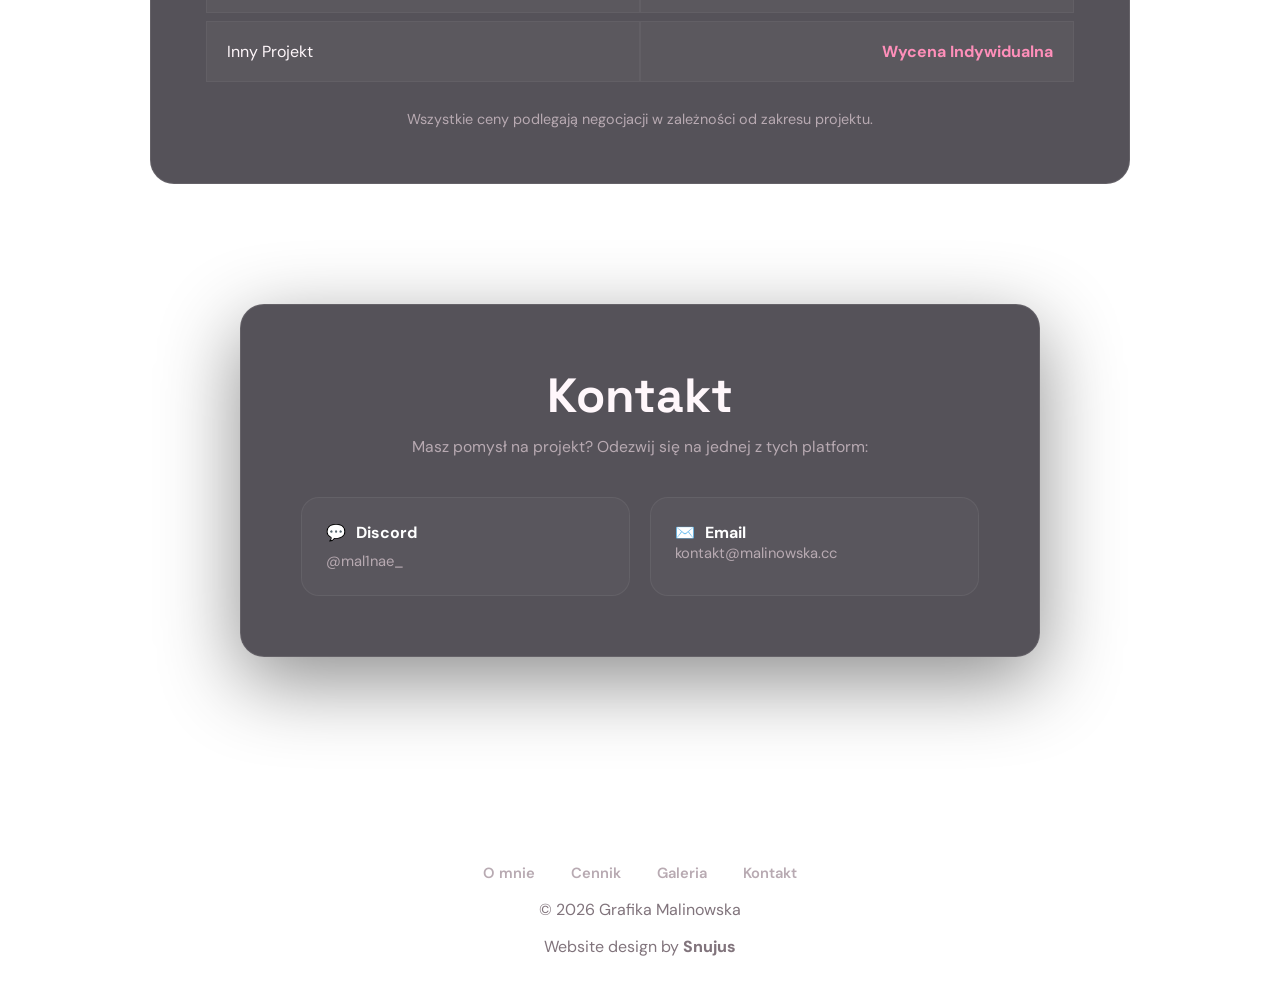
==== commit 6d4a1514: "Fix font-weight style in footer design credit" ====
--- a/index.html
+++ b/index.html
@@ -147,7 +147,7 @@
             </ul>
         </nav>
         <p>&copy; 2026 Grafika Malinowska</p>
-        <p>Website design by <a href="mailto:contact@snujus.com" style="color: #81747c; weight: 800;">Snujus</a></p>
+        <p>Website design by <a href="mailto:contact@snujus.com" style="color: #81747c; font-weight: 800;">Snujus</a></p>
     </footer>
 
 <script>
